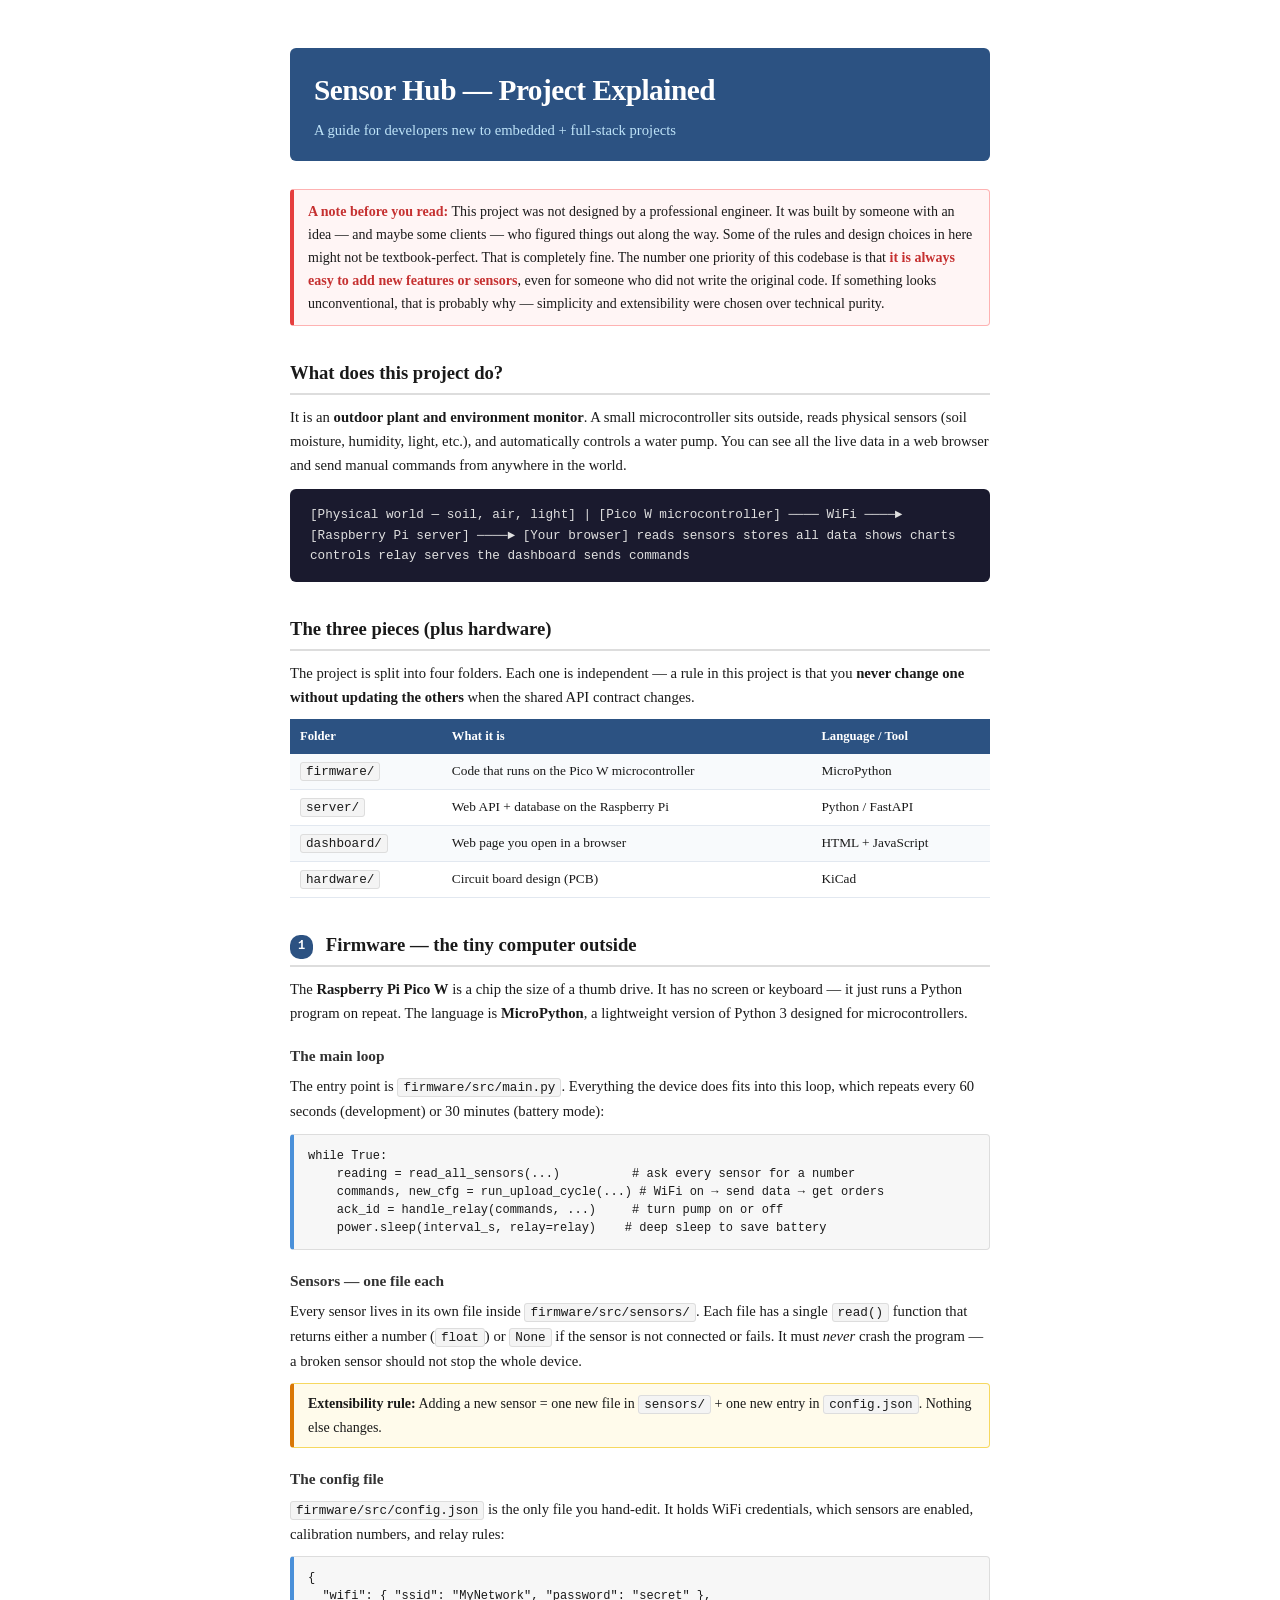
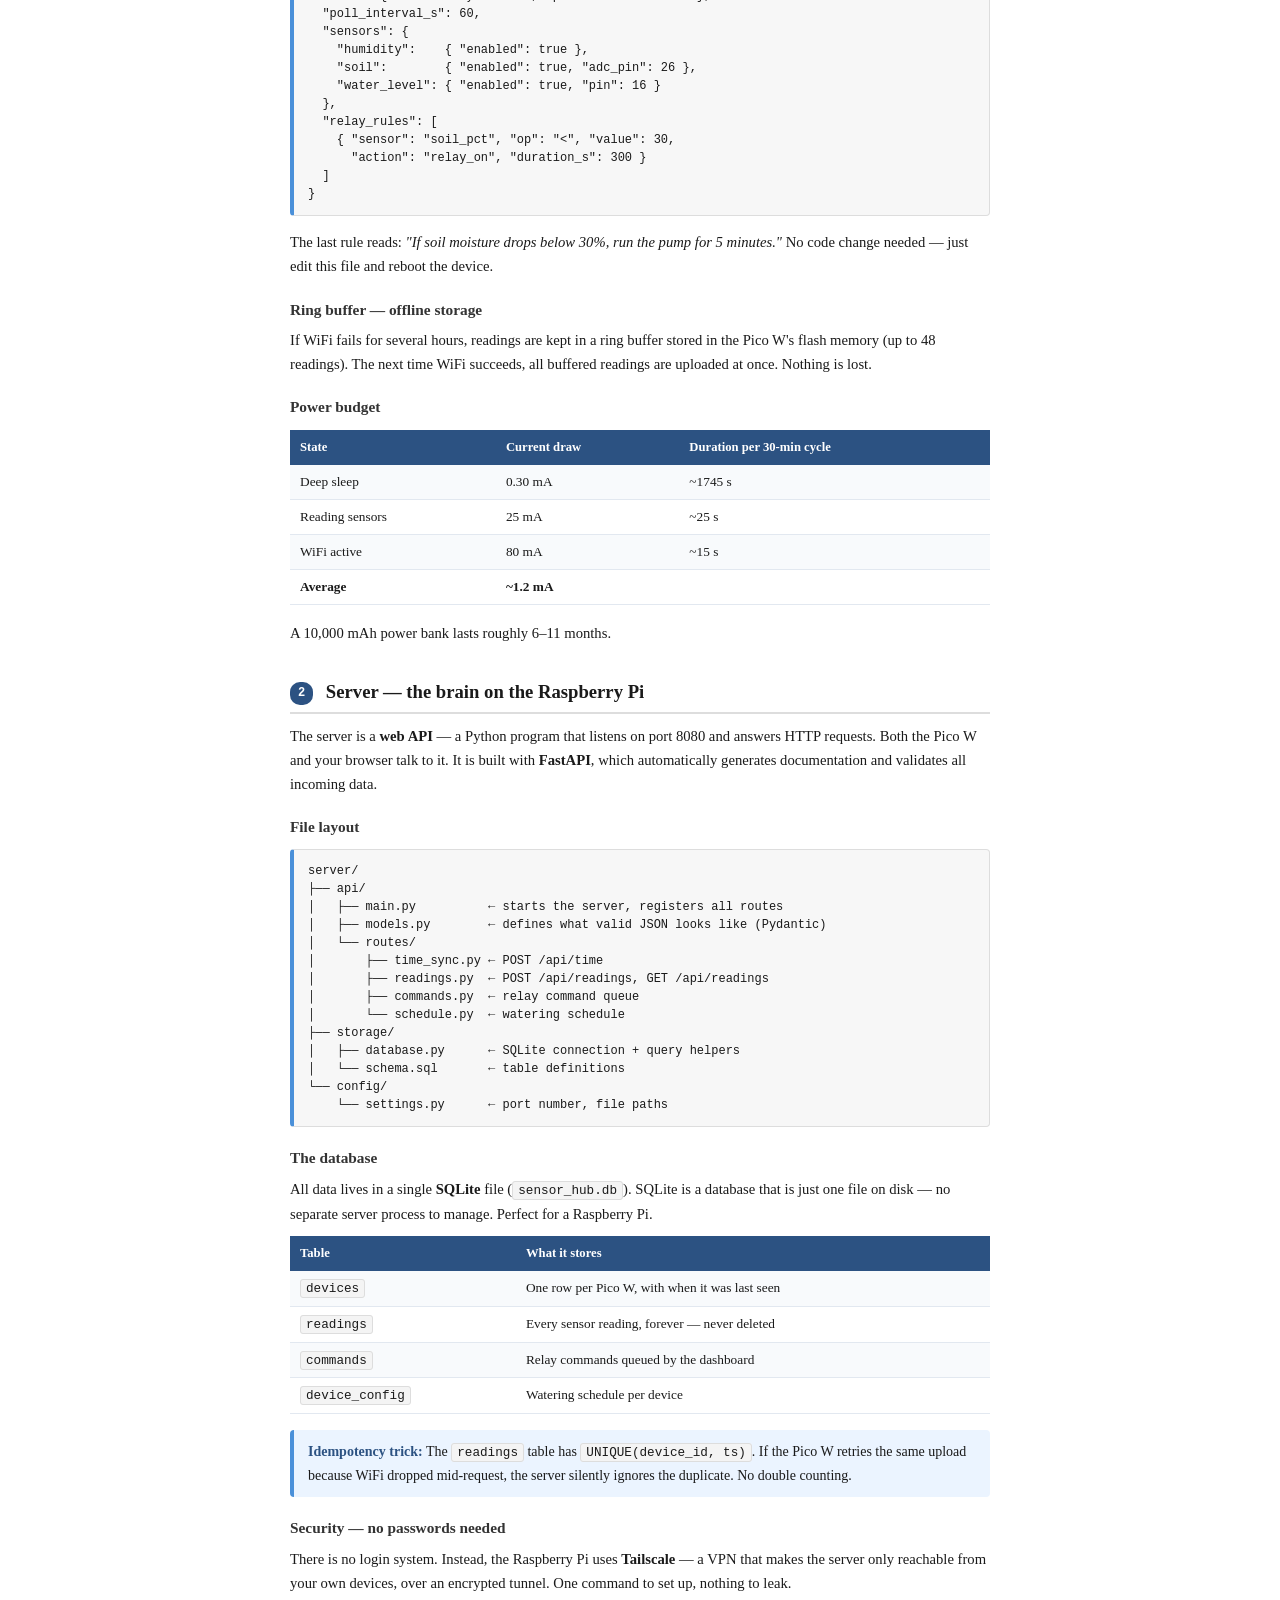
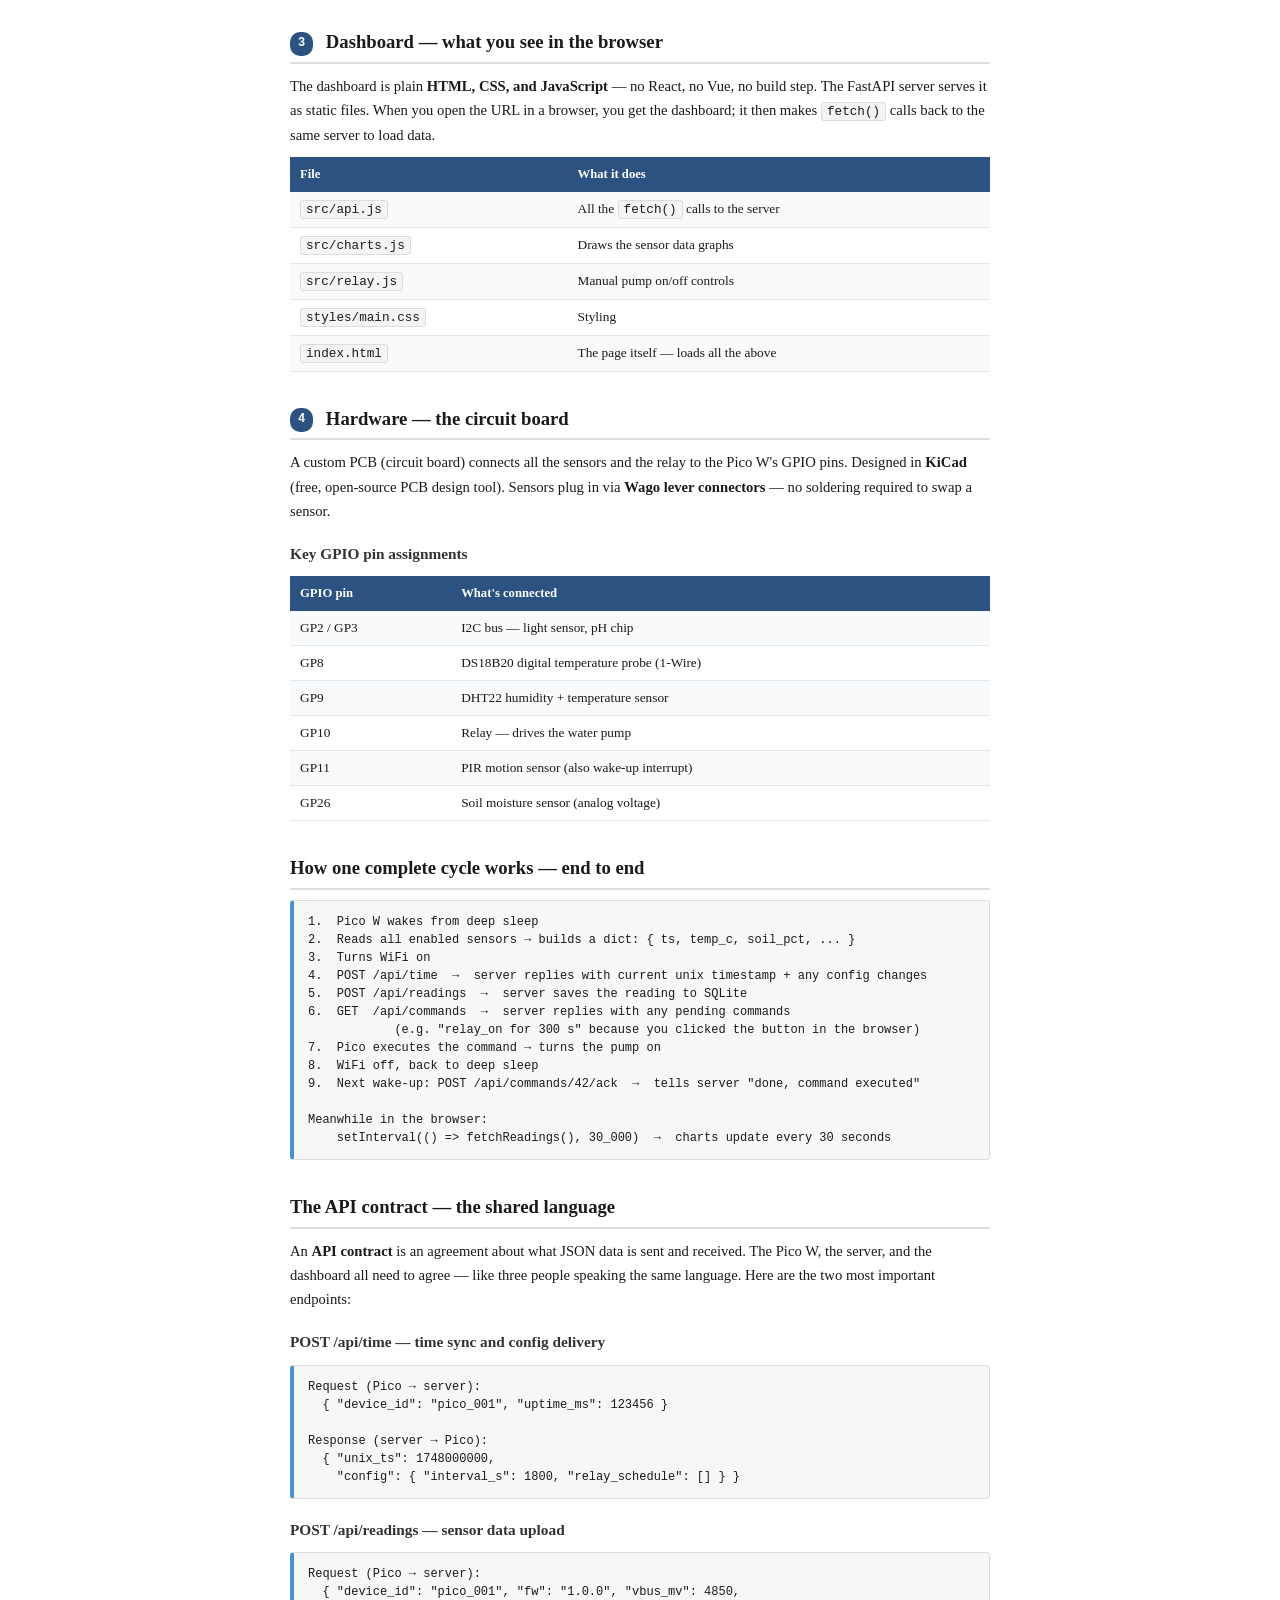
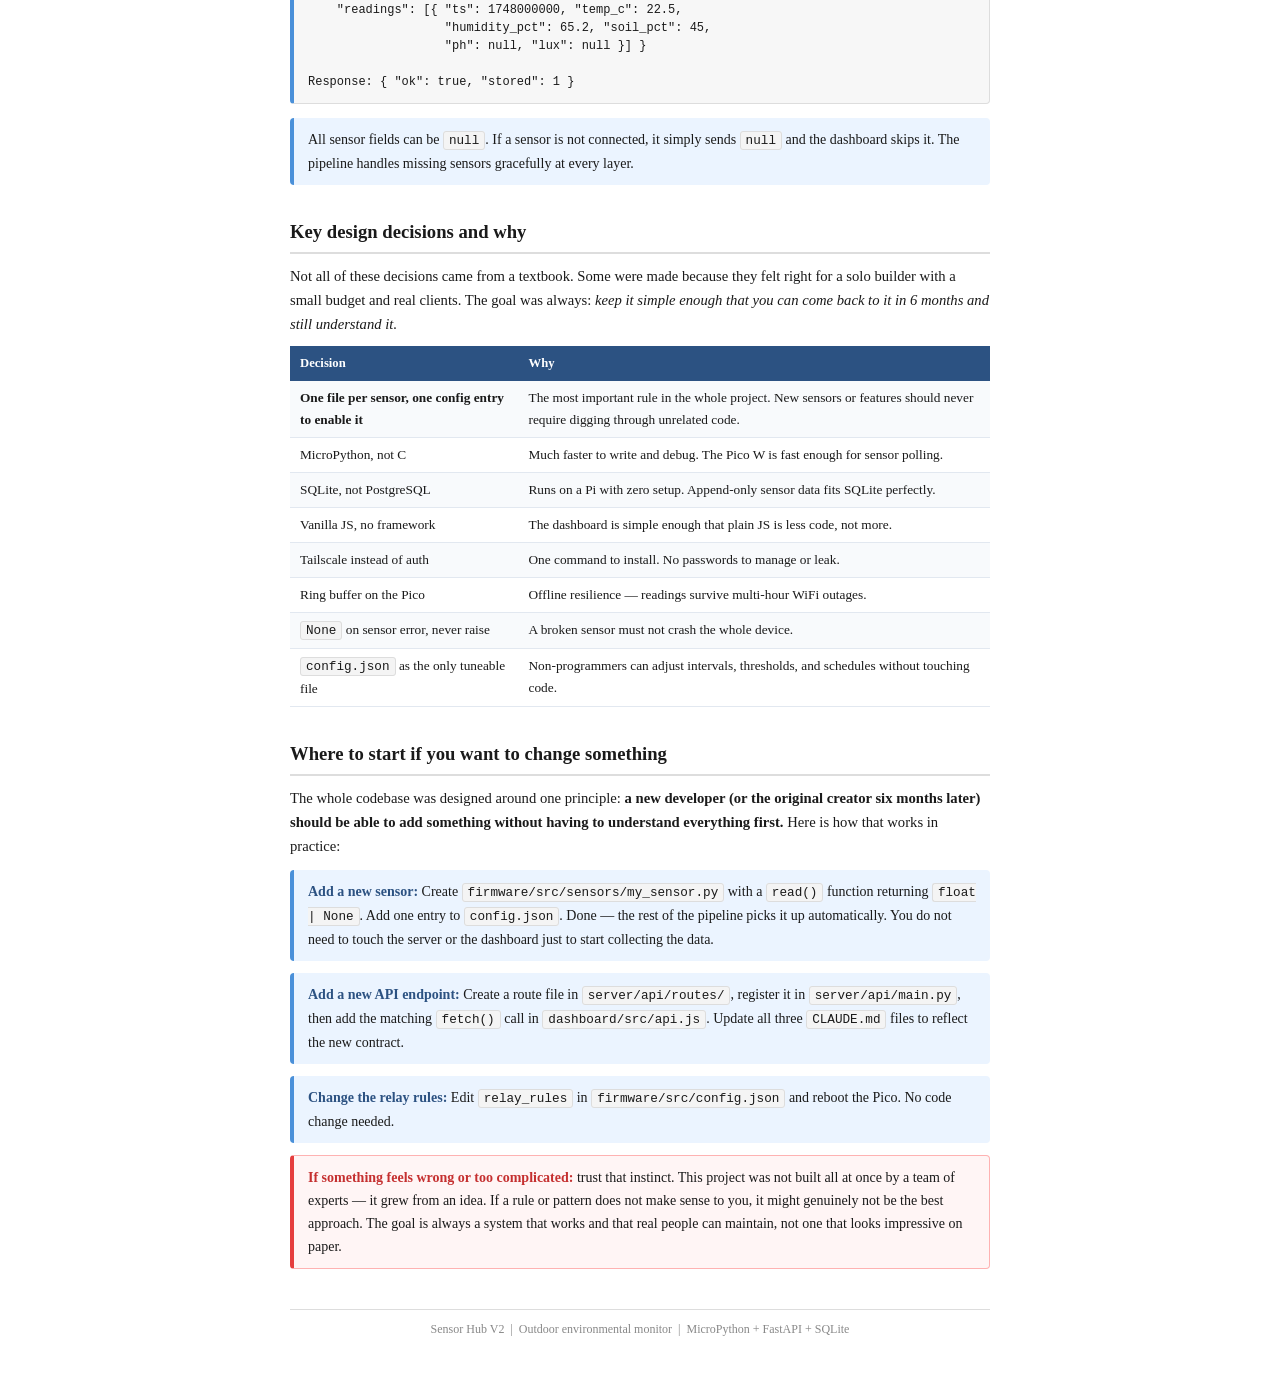
==== sensor_hub_explained.html @ e2987d82 "docs: add sensor hub project explanation page Co-Authored-By: Claude Sonnet 4.6 <noreply@anthropic.c" ====
<!DOCTYPE html>
<html lang="en">
<head>
<meta charset="UTF-8">
<meta name="viewport" content="width=device-width, initial-scale=1.0">
<title>Sensor Hub — Project Explained</title>
<style>
  /* ── Base ── */
  *, *::before, *::after { box-sizing: border-box; margin: 0; padding: 0; }

  body {
    font-family: "Georgia", serif;
    font-size: 11pt;
    line-height: 1.65;
    color: #1a1a1a;
    background: #fff;
    max-width: 780px;
    margin: 0 auto;
    padding: 48px 40px;
  }

  /* ── Typography ── */
  h1 {
    font-size: 22pt;
    font-weight: bold;
    letter-spacing: -0.5px;
    margin-bottom: 4px;
    color: #111;
  }
  .subtitle {
    font-size: 11pt;
    color: #555;
    margin-bottom: 28px;
    font-style: italic;
  }
  h2 {
    font-size: 14pt;
    font-weight: bold;
    color: #1a1a1a;
    margin-top: 32px;
    margin-bottom: 10px;
    border-bottom: 2px solid #ddd;
    padding-bottom: 4px;
  }
  h3 {
    font-size: 11.5pt;
    font-weight: bold;
    color: #333;
    margin-top: 18px;
    margin-bottom: 6px;
  }
  p { margin-bottom: 10px; }

  /* ── Code ── */
  code {
    font-family: "Courier New", Courier, monospace;
    font-size: 9.5pt;
    background: #f4f4f4;
    border: 1px solid #ddd;
    border-radius: 3px;
    padding: 1px 5px;
  }
  pre {
    font-family: "Courier New", Courier, monospace;
    font-size: 9pt;
    background: #f7f7f7;
    border: 1px solid #ddd;
    border-left: 4px solid #4a90d9;
    border-radius: 4px;
    padding: 12px 14px;
    margin: 10px 0 14px;
    overflow-x: auto;
    white-space: pre;
    line-height: 1.5;
  }

  /* ── Tables ── */
  table {
    width: 100%;
    border-collapse: collapse;
    margin: 10px 0 16px;
    font-size: 10pt;
  }
  th {
    background: #2c5282;
    color: #fff;
    text-align: left;
    padding: 7px 10px;
    font-size: 9.5pt;
  }
  td {
    padding: 6px 10px;
    border-bottom: 1px solid #e2e8f0;
    vertical-align: top;
  }
  tr:nth-child(even) td { background: #f8fafc; }

  /* ── Callout boxes ── */
  .callout {
    background: #ebf4ff;
    border-left: 4px solid #4a90d9;
    border-radius: 4px;
    padding: 10px 14px;
    margin: 12px 0;
    font-size: 10.5pt;
  }
  .callout strong { color: #2c5282; }

  /* ── Warning / honest note box ── */
  .honest {
    background: #fff5f5;
    border: 1px solid #feb2b2;
    border-left: 4px solid #e53e3e;
    border-radius: 4px;
    padding: 10px 14px;
    margin: 12px 0;
    font-size: 10.5pt;
  }
  .honest strong { color: #c53030; }

  /* ── Diagram box ── */
  .diagram {
    background: #1a1a2e;
    color: #e0e0e0;
    font-family: "Courier New", Courier, monospace;
    font-size: 9.5pt;
    border-radius: 6px;
    padding: 16px 20px;
    margin: 12px 0 18px;
    line-height: 1.6;
  }

  /* ── Header strip ── */
  .header-strip {
    background: #2c5282;
    color: white;
    padding: 18px 24px;
    border-radius: 6px;
    margin-bottom: 28px;
  }
  .header-strip h1 { color: white; margin-bottom: 4px; }
  .header-strip .subtitle { color: #bee3f8; margin-bottom: 0; font-style: normal; }

  /* ── Section number badge ── */
  .section-num {
    display: inline-block;
    background: #2c5282;
    color: white;
    font-size: 9pt;
    font-family: "Courier New", monospace;
    font-weight: bold;
    padding: 2px 8px;
    border-radius: 10px;
    margin-right: 8px;
    vertical-align: middle;
  }

  /* ── Key idea highlight ── */
  .key-idea {
    background: #fffbeb;
    border: 1px solid #f6d860;
    border-left: 4px solid #d97706;
    border-radius: 4px;
    padding: 8px 14px;
    margin: 10px 0;
    font-size: 10.5pt;
  }

  /* ── Print ── */
  @media print {
    body { padding: 0; font-size: 10.5pt; }
    h2 { page-break-after: avoid; }
    h3 { page-break-after: avoid; }
    pre, table, .diagram { page-break-inside: avoid; }
    .callout, .key-idea { page-break-inside: avoid; }
    a { color: inherit; text-decoration: none; }
  }

  @page {
    margin: 20mm 18mm;
    @bottom-center {
      content: "Sensor Hub — Project Explained  |  Page " counter(page);
      font-size: 9pt;
      color: #888;
    }
  }
</style>
</head>
<body>

<div class="header-strip">
  <h1>Sensor Hub — Project Explained</h1>
  <div class="subtitle">A guide for developers new to embedded + full-stack projects</div>
</div>

<!-- ─────────────────────────── HONEST INTRO ─────────────────────────── -->
<div class="honest">
  <strong>A note before you read:</strong> This project was not designed by a professional
  engineer. It was built by someone with an idea — and maybe some clients — who figured
  things out along the way. Some of the rules and design choices in here might not be
  textbook-perfect. That is completely fine. The number one priority of this codebase is
  that <strong>it is always easy to add new features or sensors</strong>, even for someone
  who did not write the original code. If something looks unconventional, that is probably
  why — simplicity and extensibility were chosen over technical purity.
</div>

<!-- ─────────────────────────── WHAT DOES IT DO ─────────────────────────── -->
<h2>What does this project do?</h2>
<p>
  It is an <strong>outdoor plant and environment monitor</strong>. A small microcontroller sits
  outside, reads physical sensors (soil moisture, humidity, light, etc.), and automatically
  controls a water pump. You can see all the live data in a web browser and send manual
  commands from anywhere in the world.
</p>

<div class="diagram">
[Physical world — soil, air, light]
        |
[Pico W microcontroller]  ──── WiFi ────►  [Raspberry Pi server]  ────►  [Your browser]
  reads sensors                              stores all data               shows charts
  controls relay                             serves the dashboard          sends commands
</div>

<!-- ─────────────────────────── THREE PIECES ─────────────────────────── -->
<h2>The three pieces (plus hardware)</h2>

<p>The project is split into four folders. Each one is independent — a rule in this project
is that you <strong>never change one without updating the others</strong> when the shared
API contract changes.</p>

<table>
  <tr>
    <th>Folder</th>
    <th>What it is</th>
    <th>Language / Tool</th>
  </tr>
  <tr><td><code>firmware/</code></td><td>Code that runs on the Pico W microcontroller</td><td>MicroPython</td></tr>
  <tr><td><code>server/</code></td><td>Web API + database on the Raspberry Pi</td><td>Python / FastAPI</td></tr>
  <tr><td><code>dashboard/</code></td><td>Web page you open in a browser</td><td>HTML + JavaScript</td></tr>
  <tr><td><code>hardware/</code></td><td>Circuit board design (PCB)</td><td>KiCad</td></tr>
</table>

<!-- ─────────────────────────── FIRMWARE ─────────────────────────── -->
<h2><span class="section-num">1</span> Firmware — the tiny computer outside</h2>

<p>
  The <strong>Raspberry Pi Pico W</strong> is a chip the size of a thumb drive. It has no
  screen or keyboard — it just runs a Python program on repeat. The language is
  <strong>MicroPython</strong>, a lightweight version of Python 3 designed for
  microcontrollers.
</p>

<h3>The main loop</h3>
<p>
  The entry point is <code>firmware/src/main.py</code>. Everything the device does fits
  into this loop, which repeats every 60 seconds (development) or 30 minutes (battery mode):
</p>
<pre>while True:
    reading = read_all_sensors(...)          # ask every sensor for a number
    commands, new_cfg = run_upload_cycle(...) # WiFi on → send data → get orders
    ack_id = handle_relay(commands, ...)     # turn pump on or off
    power.sleep(interval_s, relay=relay)    # deep sleep to save battery</pre>

<h3>Sensors — one file each</h3>
<p>
  Every sensor lives in its own file inside <code>firmware/src/sensors/</code>. Each file
  has a single <code>read()</code> function that returns either a number (<code>float</code>)
  or <code>None</code> if the sensor is not connected or fails. It must <em>never</em> crash
  the program — a broken sensor should not stop the whole device.
</p>
<div class="key-idea">
  <strong>Extensibility rule:</strong> Adding a new sensor = one new file in
  <code>sensors/</code> + one new entry in <code>config.json</code>. Nothing else changes.
</div>

<h3>The config file</h3>
<p>
  <code>firmware/src/config.json</code> is the only file you hand-edit. It holds WiFi
  credentials, which sensors are enabled, calibration numbers, and relay rules:
</p>
<pre>{
  "wifi": { "ssid": "MyNetwork", "password": "secret" },
  "poll_interval_s": 60,
  "sensors": {
    "humidity":    { "enabled": true },
    "soil":        { "enabled": true, "adc_pin": 26 },
    "water_level": { "enabled": true, "pin": 16 }
  },
  "relay_rules": [
    { "sensor": "soil_pct", "op": "&lt;", "value": 30,
      "action": "relay_on", "duration_s": 300 }
  ]
}</pre>
<p>
  The last rule reads: <em>"If soil moisture drops below 30%, run the pump for 5 minutes."</em>
  No code change needed — just edit this file and reboot the device.
</p>

<h3>Ring buffer — offline storage</h3>
<p>
  If WiFi fails for several hours, readings are kept in a ring buffer stored in the Pico W's
  flash memory (up to 48 readings). The next time WiFi succeeds, all buffered readings are
  uploaded at once. Nothing is lost.
</p>

<h3>Power budget</h3>
<table>
  <tr><th>State</th><th>Current draw</th><th>Duration per 30-min cycle</th></tr>
  <tr><td>Deep sleep</td><td>0.30 mA</td><td>~1745 s</td></tr>
  <tr><td>Reading sensors</td><td>25 mA</td><td>~25 s</td></tr>
  <tr><td>WiFi active</td><td>80 mA</td><td>~15 s</td></tr>
  <tr><td><strong>Average</strong></td><td><strong>~1.2 mA</strong></td><td></td></tr>
</table>
<p>A 10,000 mAh power bank lasts roughly 6–11 months.</p>

<!-- ─────────────────────────── SERVER ─────────────────────────── -->
<h2><span class="section-num">2</span> Server — the brain on the Raspberry Pi</h2>

<p>
  The server is a <strong>web API</strong> — a Python program that listens on port 8080 and
  answers HTTP requests. Both the Pico W and your browser talk to it. It is built with
  <strong>FastAPI</strong>, which automatically generates documentation and validates all
  incoming data.
</p>

<h3>File layout</h3>
<pre>server/
├── api/
│   ├── main.py          ← starts the server, registers all routes
│   ├── models.py        ← defines what valid JSON looks like (Pydantic)
│   └── routes/
│       ├── time_sync.py ← POST /api/time
│       ├── readings.py  ← POST /api/readings, GET /api/readings
│       ├── commands.py  ← relay command queue
│       └── schedule.py  ← watering schedule
├── storage/
│   ├── database.py      ← SQLite connection + query helpers
│   └── schema.sql       ← table definitions
└── config/
    └── settings.py      ← port number, file paths</pre>

<h3>The database</h3>
<p>
  All data lives in a single <strong>SQLite</strong> file (<code>sensor_hub.db</code>).
  SQLite is a database that is just one file on disk — no separate server process to manage.
  Perfect for a Raspberry Pi.
</p>
<table>
  <tr><th>Table</th><th>What it stores</th></tr>
  <tr><td><code>devices</code></td><td>One row per Pico W, with when it was last seen</td></tr>
  <tr><td><code>readings</code></td><td>Every sensor reading, forever — never deleted</td></tr>
  <tr><td><code>commands</code></td><td>Relay commands queued by the dashboard</td></tr>
  <tr><td><code>device_config</code></td><td>Watering schedule per device</td></tr>
</table>

<div class="callout">
  <strong>Idempotency trick:</strong> The <code>readings</code> table has
  <code>UNIQUE(device_id, ts)</code>. If the Pico W retries the same upload because WiFi
  dropped mid-request, the server silently ignores the duplicate. No double counting.
</div>

<h3>Security — no passwords needed</h3>
<p>
  There is no login system. Instead, the Raspberry Pi uses <strong>Tailscale</strong> — a
  VPN that makes the server only reachable from your own devices, over an encrypted tunnel.
  One command to set up, nothing to leak.
</p>

<!-- ─────────────────────────── DASHBOARD ─────────────────────────── -->
<h2><span class="section-num">3</span> Dashboard — what you see in the browser</h2>

<p>
  The dashboard is plain <strong>HTML, CSS, and JavaScript</strong> — no React, no Vue, no
  build step. The FastAPI server serves it as static files. When you open the URL in a
  browser, you get the dashboard; it then makes <code>fetch()</code> calls back to the same
  server to load data.
</p>

<table>
  <tr><th>File</th><th>What it does</th></tr>
  <tr><td><code>src/api.js</code></td><td>All the <code>fetch()</code> calls to the server</td></tr>
  <tr><td><code>src/charts.js</code></td><td>Draws the sensor data graphs</td></tr>
  <tr><td><code>src/relay.js</code></td><td>Manual pump on/off controls</td></tr>
  <tr><td><code>styles/main.css</code></td><td>Styling</td></tr>
  <tr><td><code>index.html</code></td><td>The page itself — loads all the above</td></tr>
</table>

<!-- ─────────────────────────── HARDWARE ─────────────────────────── -->
<h2><span class="section-num">4</span> Hardware — the circuit board</h2>

<p>
  A custom PCB (circuit board) connects all the sensors and the relay to the Pico W's GPIO
  pins. Designed in <strong>KiCad</strong> (free, open-source PCB design tool). Sensors
  plug in via <strong>Wago lever connectors</strong> — no soldering required to swap a sensor.
</p>

<h3>Key GPIO pin assignments</h3>
<table>
  <tr><th>GPIO pin</th><th>What's connected</th></tr>
  <tr><td>GP2 / GP3</td><td>I2C bus — light sensor, pH chip</td></tr>
  <tr><td>GP8</td><td>DS18B20 digital temperature probe (1-Wire)</td></tr>
  <tr><td>GP9</td><td>DHT22 humidity + temperature sensor</td></tr>
  <tr><td>GP10</td><td>Relay — drives the water pump</td></tr>
  <tr><td>GP11</td><td>PIR motion sensor (also wake-up interrupt)</td></tr>
  <tr><td>GP26</td><td>Soil moisture sensor (analog voltage)</td></tr>
</table>

<!-- ─────────────────────────── END TO END ─────────────────────────── -->
<h2>How one complete cycle works — end to end</h2>

<pre>1.  Pico W wakes from deep sleep
2.  Reads all enabled sensors → builds a dict: { ts, temp_c, soil_pct, ... }
3.  Turns WiFi on
4.  POST /api/time  →  server replies with current unix timestamp + any config changes
5.  POST /api/readings  →  server saves the reading to SQLite
6.  GET  /api/commands  →  server replies with any pending commands
            (e.g. "relay_on for 300 s" because you clicked the button in the browser)
7.  Pico executes the command → turns the pump on
8.  WiFi off, back to deep sleep
9.  Next wake-up: POST /api/commands/42/ack  →  tells server "done, command executed"

Meanwhile in the browser:
    setInterval(() => fetchReadings(), 30_000)  →  charts update every 30 seconds</pre>

<!-- ─────────────────────────── API CONTRACT ─────────────────────────── -->
<h2>The API contract — the shared language</h2>

<p>
  An <strong>API contract</strong> is an agreement about what JSON data is sent and received.
  The Pico W, the server, and the dashboard all need to agree — like three people speaking
  the same language. Here are the two most important endpoints:
</p>

<h3>POST /api/time — time sync and config delivery</h3>
<pre>Request (Pico → server):
  { "device_id": "pico_001", "uptime_ms": 123456 }

Response (server → Pico):
  { "unix_ts": 1748000000,
    "config": { "interval_s": 1800, "relay_schedule": [] } }</pre>

<h3>POST /api/readings — sensor data upload</h3>
<pre>Request (Pico → server):
  { "device_id": "pico_001", "fw": "1.0.0", "vbus_mv": 4850,
    "readings": [{ "ts": 1748000000, "temp_c": 22.5,
                   "humidity_pct": 65.2, "soil_pct": 45,
                   "ph": null, "lux": null }] }

Response: { "ok": true, "stored": 1 }</pre>

<div class="callout">
  All sensor fields can be <code>null</code>. If a sensor is not connected, it simply sends
  <code>null</code> and the dashboard skips it. The pipeline handles missing sensors
  gracefully at every layer.
</div>

<!-- ─────────────────────────── DESIGN DECISIONS ─────────────────────────── -->
<h2>Key design decisions and why</h2>

<p>
  Not all of these decisions came from a textbook. Some were made because they felt right
  for a solo builder with a small budget and real clients. The goal was always:
  <em>keep it simple enough that you can come back to it in 6 months and still understand it.</em>
</p>

<table>
  <tr><th>Decision</th><th>Why</th></tr>
  <tr>
    <td><strong>One file per sensor, one config entry to enable it</strong></td>
    <td>The most important rule in the whole project. New sensors or features should never
    require digging through unrelated code.</td>
  </tr>
  <tr>
    <td>MicroPython, not C</td>
    <td>Much faster to write and debug. The Pico W is fast enough for sensor polling.</td>
  </tr>
  <tr>
    <td>SQLite, not PostgreSQL</td>
    <td>Runs on a Pi with zero setup. Append-only sensor data fits SQLite perfectly.</td>
  </tr>
  <tr>
    <td>Vanilla JS, no framework</td>
    <td>The dashboard is simple enough that plain JS is less code, not more.</td>
  </tr>
  <tr>
    <td>Tailscale instead of auth</td>
    <td>One command to install. No passwords to manage or leak.</td>
  </tr>
  <tr>
    <td>Ring buffer on the Pico</td>
    <td>Offline resilience — readings survive multi-hour WiFi outages.</td>
  </tr>
  <tr>
    <td><code>None</code> on sensor error, never raise</td>
    <td>A broken sensor must not crash the whole device.</td>
  </tr>
  <tr>
    <td><code>config.json</code> as the only tuneable file</td>
    <td>Non-programmers can adjust intervals, thresholds, and schedules without touching code.</td>
  </tr>
</table>

<!-- ─────────────────────────── WHERE TO START ─────────────────────────── -->
<h2>Where to start if you want to change something</h2>

<p>
  The whole codebase was designed around one principle: <strong>a new developer (or the
  original creator six months later) should be able to add something without having to
  understand everything first.</strong> Here is how that works in practice:
</p>

<div class="callout">
  <strong>Add a new sensor:</strong> Create <code>firmware/src/sensors/my_sensor.py</code>
  with a <code>read()</code> function returning <code>float | None</code>. Add one entry to
  <code>config.json</code>. Done — the rest of the pipeline picks it up automatically.
  You do not need to touch the server or the dashboard just to start collecting the data.
</div>

<div class="callout">
  <strong>Add a new API endpoint:</strong> Create a route file in
  <code>server/api/routes/</code>, register it in <code>server/api/main.py</code>, then add
  the matching <code>fetch()</code> call in <code>dashboard/src/api.js</code>. Update all
  three <code>CLAUDE.md</code> files to reflect the new contract.
</div>

<div class="callout">
  <strong>Change the relay rules:</strong> Edit <code>relay_rules</code> in
  <code>firmware/src/config.json</code> and reboot the Pico. No code change needed.
</div>

<div class="honest">
  <strong>If something feels wrong or too complicated:</strong> trust that instinct. This
  project was not built all at once by a team of experts — it grew from an idea. If a rule
  or pattern does not make sense to you, it might genuinely not be the best approach. The
  goal is always a system that works and that real people can maintain, not one that looks
  impressive on paper.
</div>

<!-- ─────────────────────────── FOOTER ─────────────────────────── -->
<hr style="margin-top:40px; border:none; border-top:1px solid #ddd;">
<p style="font-size:9pt; color:#888; text-align:center; margin-top:10px;">
  Sensor Hub V2 &nbsp;|&nbsp; Outdoor environmental monitor &nbsp;|&nbsp;
  MicroPython + FastAPI + SQLite
</p>

</body>
</html>
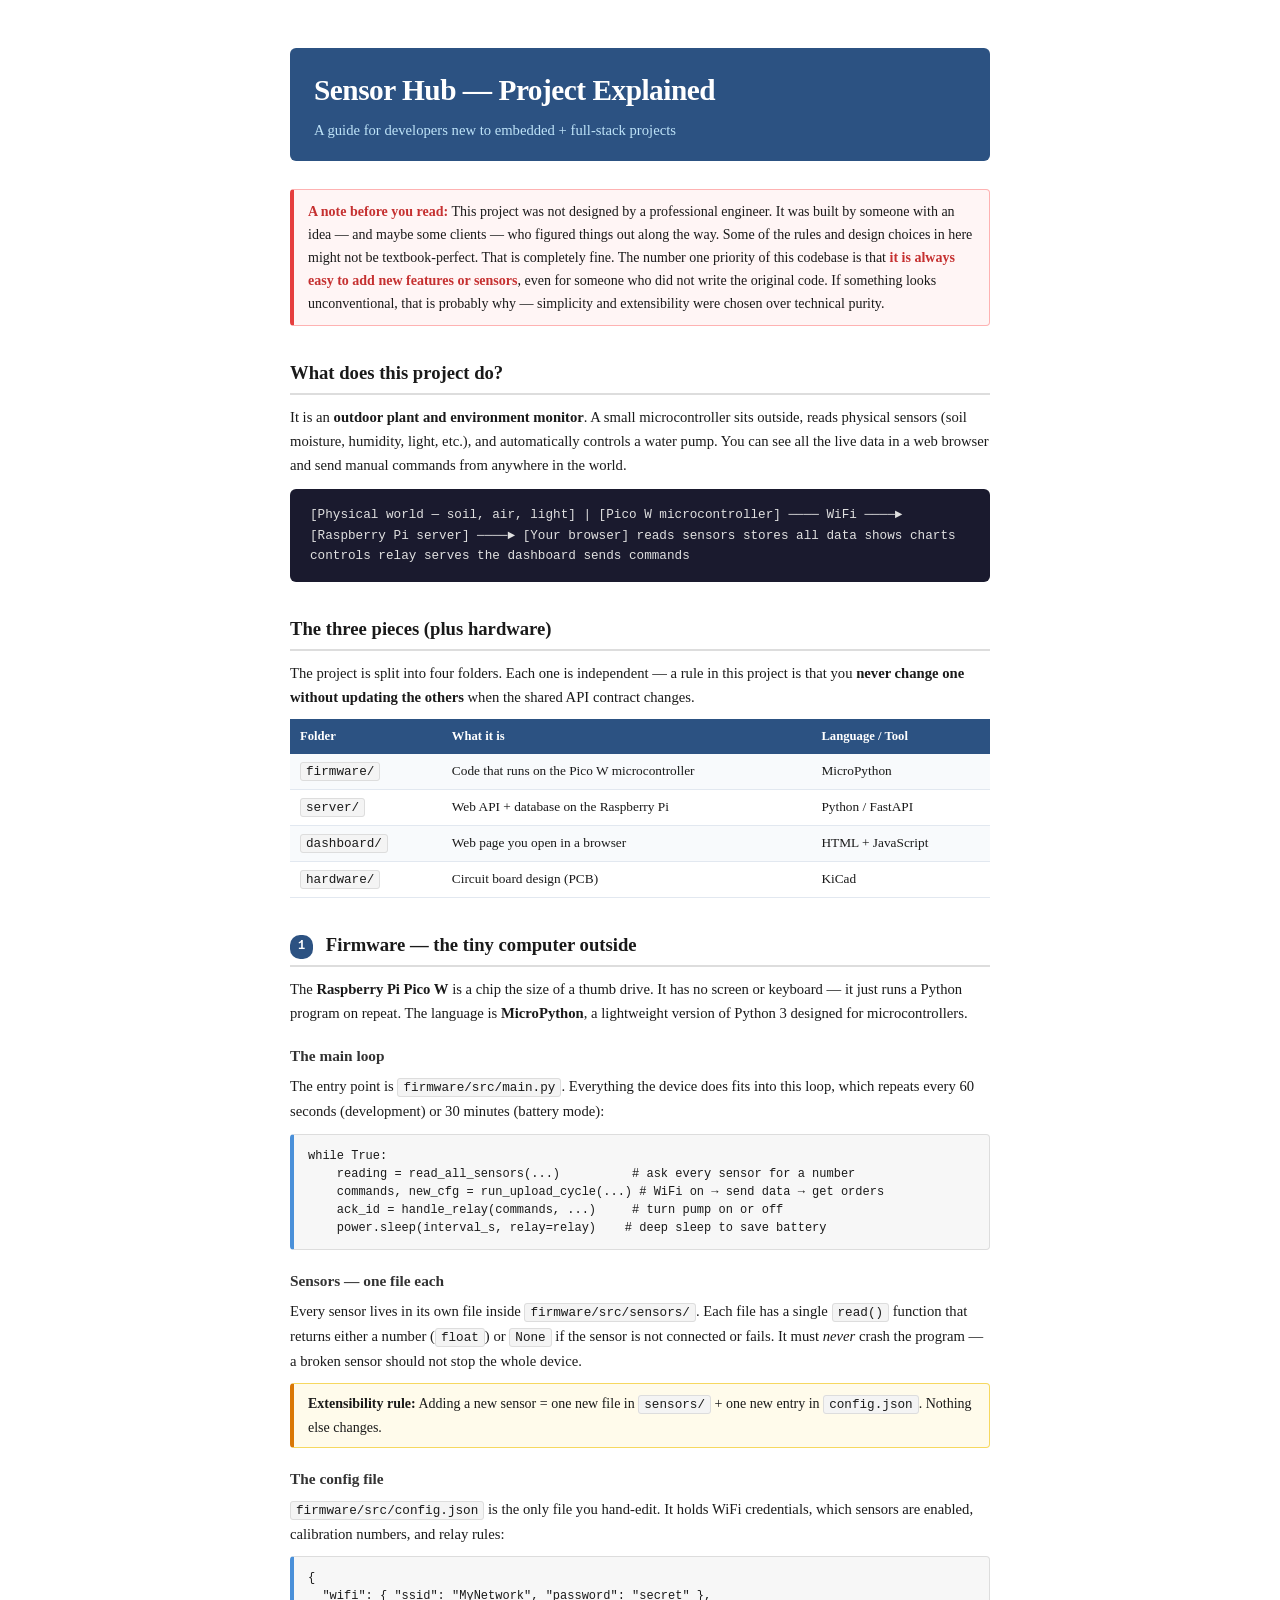
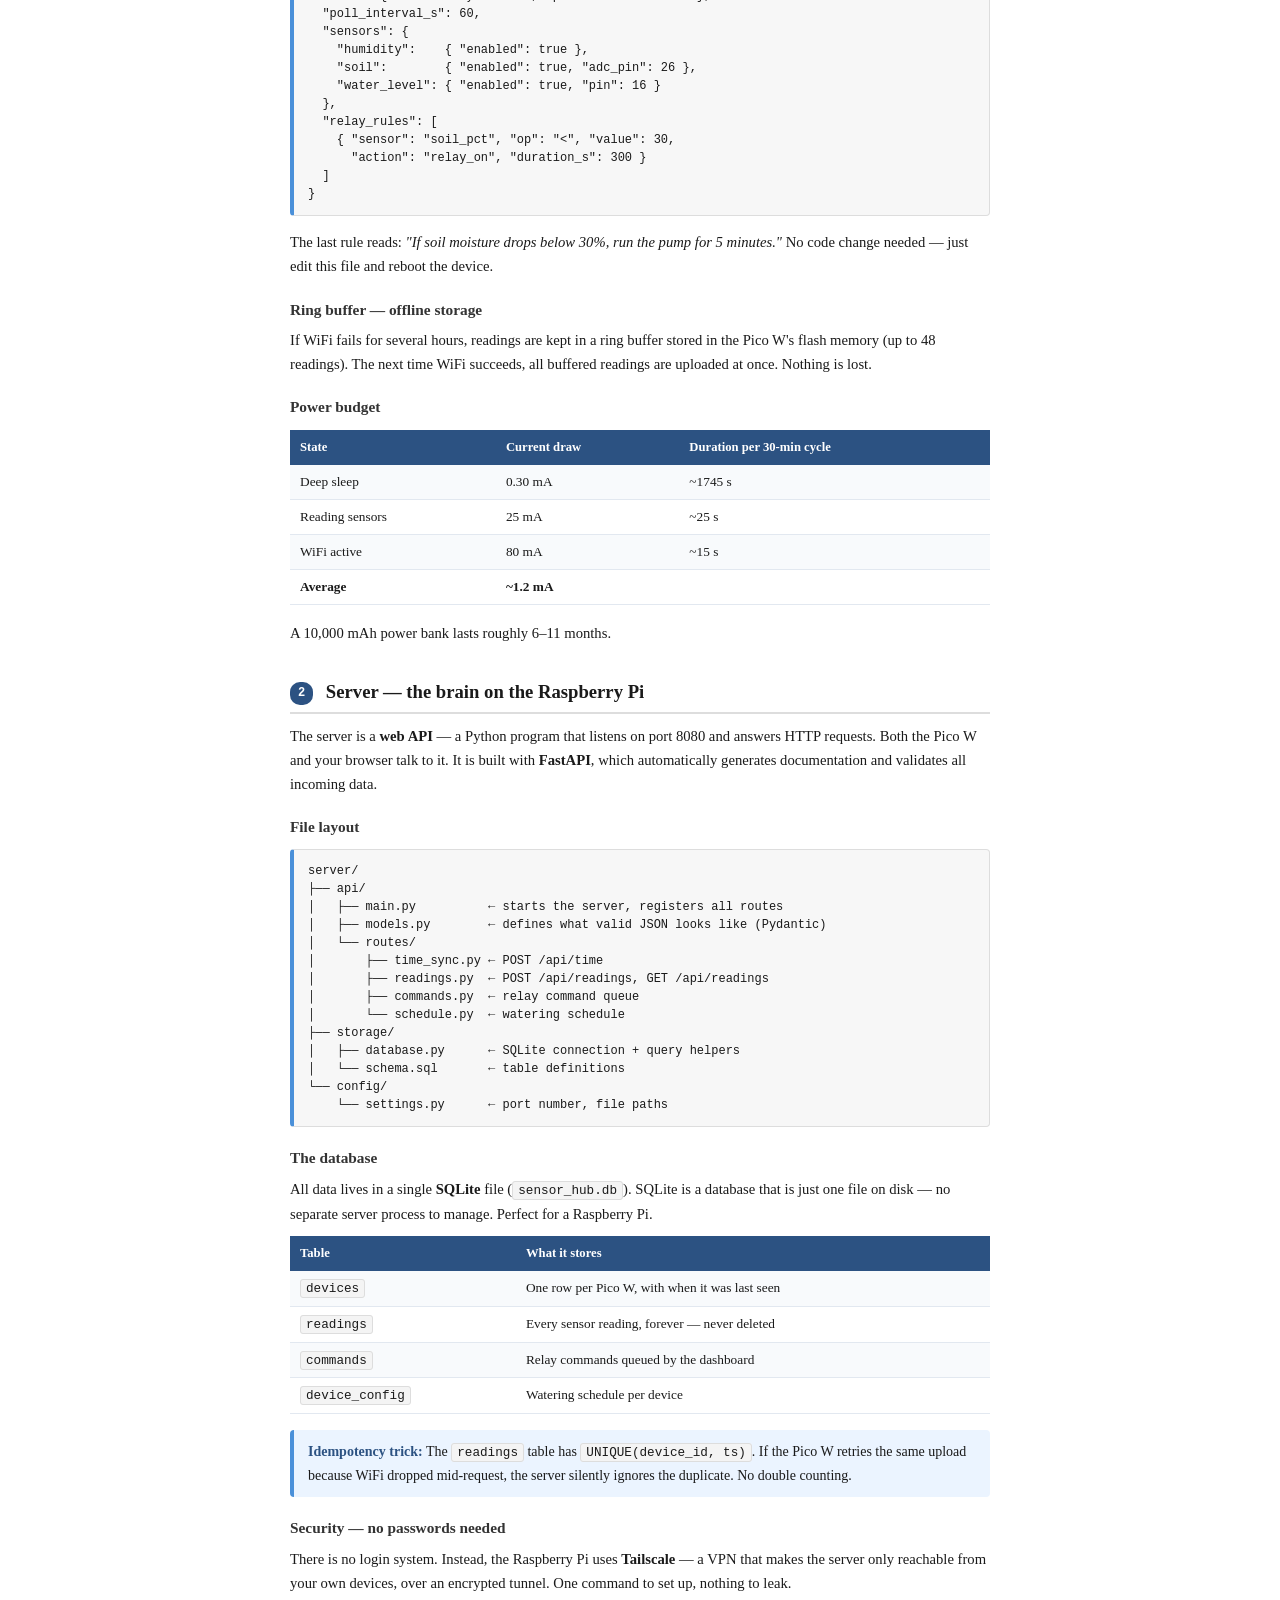
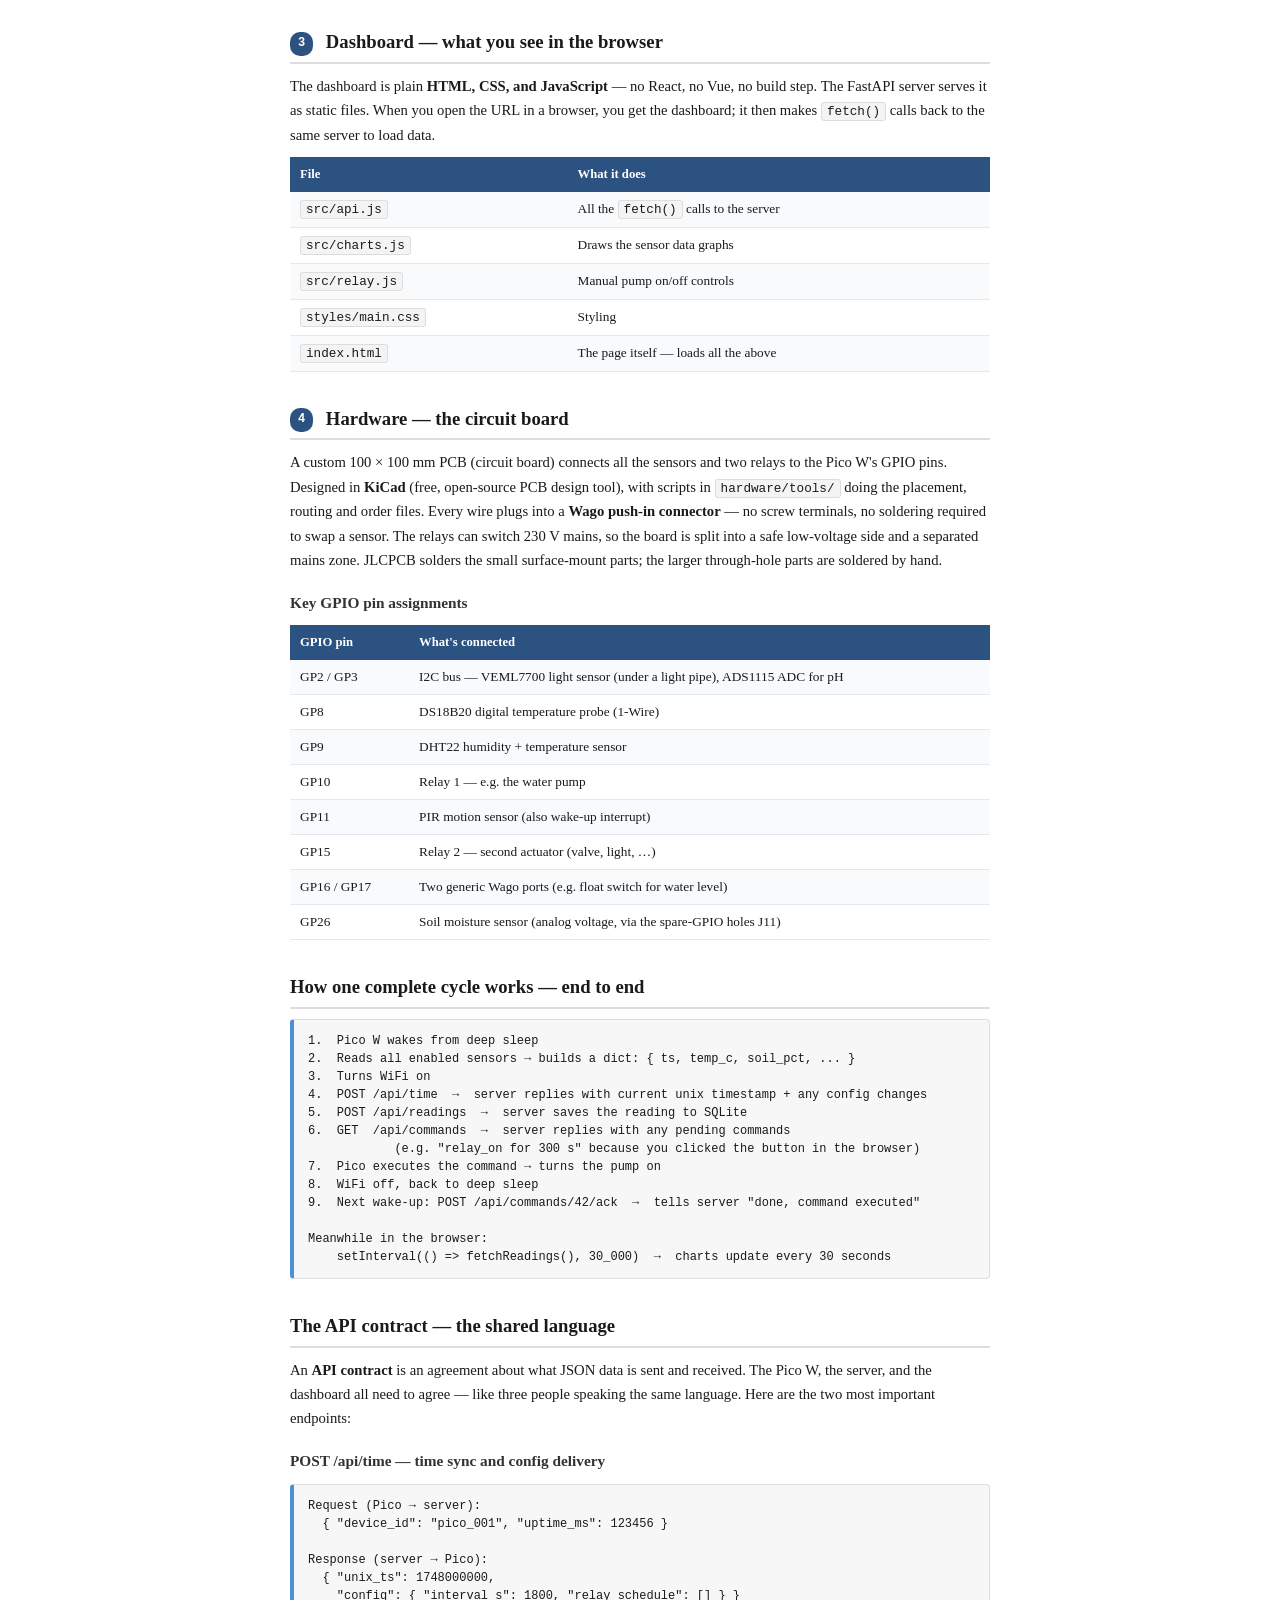
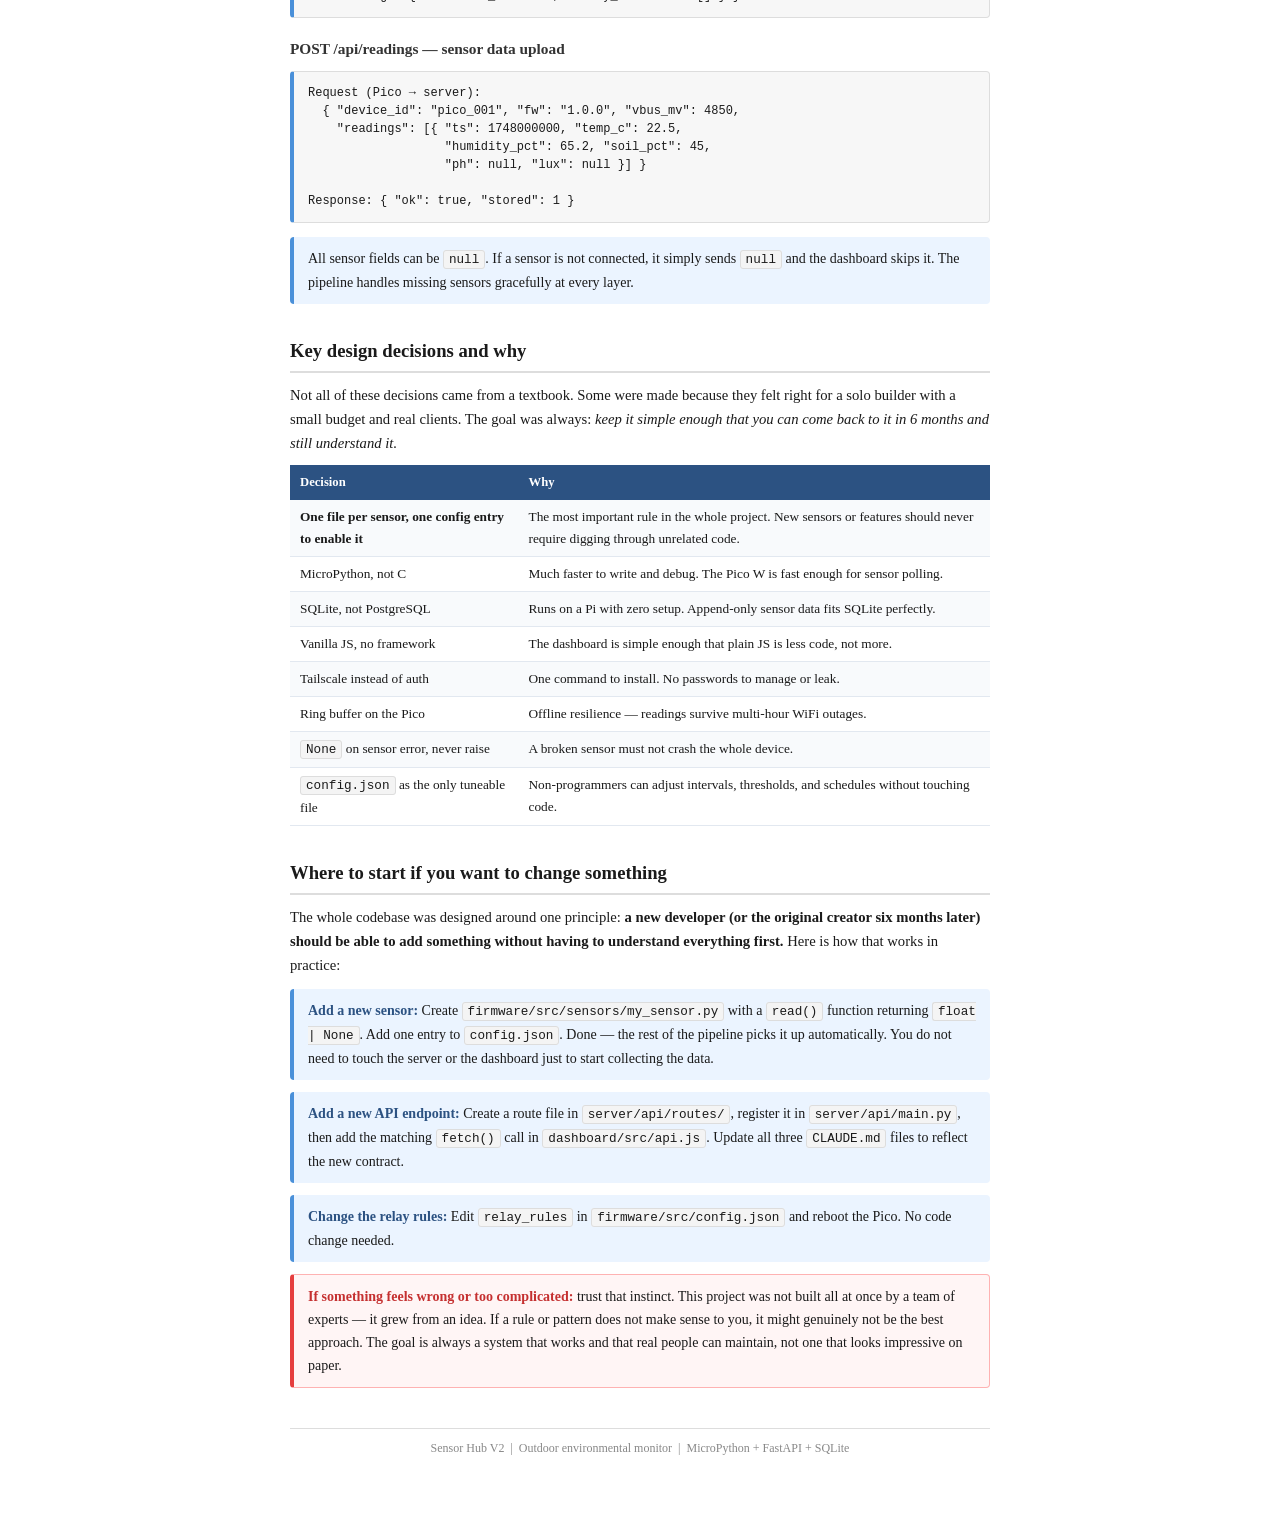
==== commit 7d218e01: "docs: bring all docs in line with the v1 board - schematic.md: real terminal pin order (W6 1=NO 2=CO" ====
--- a/sensor_hub_explained.html
+++ b/sensor_hub_explained.html
@@ -389,20 +389,26 @@
 <h2><span class="section-num">4</span> Hardware — the circuit board</h2>
 
 <p>
-  A custom PCB (circuit board) connects all the sensors and the relay to the Pico W's GPIO
-  pins. Designed in <strong>KiCad</strong> (free, open-source PCB design tool). Sensors
-  plug in via <strong>Wago lever connectors</strong> — no soldering required to swap a sensor.
+  A custom 100 × 100 mm PCB (circuit board) connects all the sensors and two relays to the
+  Pico W's GPIO pins. Designed in <strong>KiCad</strong> (free, open-source PCB design tool),
+  with scripts in <code>hardware/tools/</code> doing the placement, routing and order files.
+  Every wire plugs into a <strong>Wago push-in connector</strong> — no screw terminals, no
+  soldering required to swap a sensor. The relays can switch 230 V mains, so the board is
+  split into a safe low-voltage side and a separated mains zone. JLCPCB solders the small
+  surface-mount parts; the larger through-hole parts are soldered by hand.
 </p>
 
 <h3>Key GPIO pin assignments</h3>
 <table>
   <tr><th>GPIO pin</th><th>What's connected</th></tr>
-  <tr><td>GP2 / GP3</td><td>I2C bus — light sensor, pH chip</td></tr>
+  <tr><td>GP2 / GP3</td><td>I2C bus — VEML7700 light sensor (under a light pipe), ADS1115 ADC for pH</td></tr>
   <tr><td>GP8</td><td>DS18B20 digital temperature probe (1-Wire)</td></tr>
   <tr><td>GP9</td><td>DHT22 humidity + temperature sensor</td></tr>
-  <tr><td>GP10</td><td>Relay — drives the water pump</td></tr>
+  <tr><td>GP10</td><td>Relay 1 — e.g. the water pump</td></tr>
   <tr><td>GP11</td><td>PIR motion sensor (also wake-up interrupt)</td></tr>
-  <tr><td>GP26</td><td>Soil moisture sensor (analog voltage)</td></tr>
+  <tr><td>GP15</td><td>Relay 2 — second actuator (valve, light, …)</td></tr>
+  <tr><td>GP16 / GP17</td><td>Two generic Wago ports (e.g. float switch for water level)</td></tr>
+  <tr><td>GP26</td><td>Soil moisture sensor (analog voltage, via the spare-GPIO holes J11)</td></tr>
 </table>
 
 <!-- ─────────────────────────── END TO END ─────────────────────────── -->
